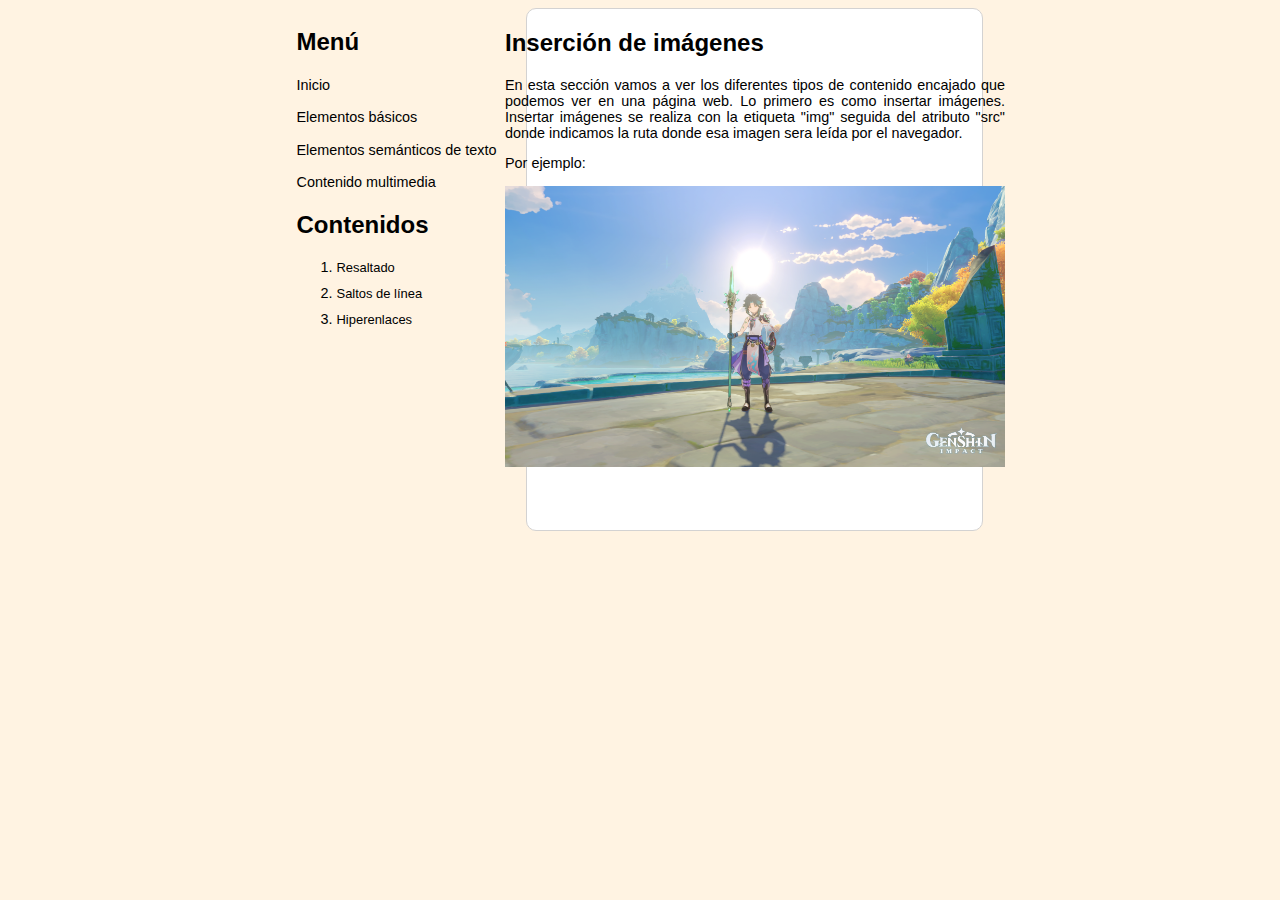
==== html/contenidoMultimedia.html @ 483a8fa7 "first commit" ====
<!DOCTYPE html>
<html lang="es">
<head>
    <meta charset="UTF-8">
    <meta name="viewport" content="width=device-width, initial-scale=1.0">
    <title>Manual - Elementos semánticos de texto</title>
    <link rel="stylesheet" type="text/css" href="../estilos/contenidoMultimediaStyle.css">
    <link rel="shortcut icon" href="../Imagenes/manual-icon.png">
</head>
<body>
    <main>
        <section id="menu">
            <h2>Menú</h2>
            <nav>
                <a href="index.html">Inicio</a>
                <p></p>
                <p></p>
                <a href="elementosBasicos.html">Elementos básicos</a>
                <p></p>
                <p></p>
                <a href="elementosSemanticosTexto.html">Elementos semánticos de texto</a>
                <p></p>
                <p></p>
                <a href="contenidoMultimedia.html">Contenido multimedia</a>
            </nav>
            <h2 id="contenidos">Contenidos</h2>
            <ol id="listaIndice">
                <li><a href="#imagenes">Resaltado</a></li>
                <li><a href="#saltosLinea">Saltos de línea</a></li>
                <li><a href="#enlaces">Hiperenlaces</a></li>
            </ol>
        </section>

        <section id="principal">
            <article id="imagenes">
                <h2>Inserción de imágenes</h2>
                <p>En esta sección vamos a ver los diferentes tipos de contenido encajado que podemos ver en una página web.
                    Lo primero es como insertar imágenes. Insertar imágenes se realiza con la etiqueta "img" seguida del atributo "src" 
                    donde indicamos la ruta donde esa imagen sera leída por el navegador.
                </p>
                <p>Por ejemplo:</p>
                <div id="ejemploImagenes">
                    <img id="img1" src="../Imagenes/img1.png">
                </div>
            </article>
        </section>
    </main>
</body>
---- estilos/contenidoMultimediaStyle.css ----
body {
    background-color: rgb(255, 243, 226);
    text-align: justify;

}

main { 
    display: flex;
    justify-content: center;
}

#menu {
    margin-inline-end: 30px;
}

#principal {
    background-color: white;
    display: flex;
    flex-direction: column;
    align-items: center;
    width: 30%;
    border-radius: 10px;
    padding-right: 3%;
    padding-left: 3%;
    padding-bottom: 5%;
    border: 1px solid rgb(211, 210, 210);
}

a {
    text-decoration: none;
    color: black;
}

a:hover {
    color: orangered;
}

a,h1,h2,h3,h4,h5,h6,p,li {
    font-family: Arial, Helvetica, sans-serif;
    
}

a,p,li {
    font-size: 0.9em;
}

.tiposResaltado {
    background-color: rgb(159, 217, 255);
    border-radius: 10px;
    padding: 5px;
    margin-top: 10px;
}

#ejemploImagenes {
    display: flex;
    flex-direction: column;
    align-items: center;
    border-radius: 10px;
}

#img1 {
    width: 500px
}

#saltosLinea {
    display: flex;
    flex-direction: column;
}

li {
    margin-bottom: 10px;
}

#btn {
    padding-top: 5px;
    padding-bottom: 5px;
    padding-left: 5px;
    padding-right: 5px;
    border-radius: 10px;
    background-color: rgb(221, 221, 221);
    cursor: pointer;
    margin-top: 50px;
}
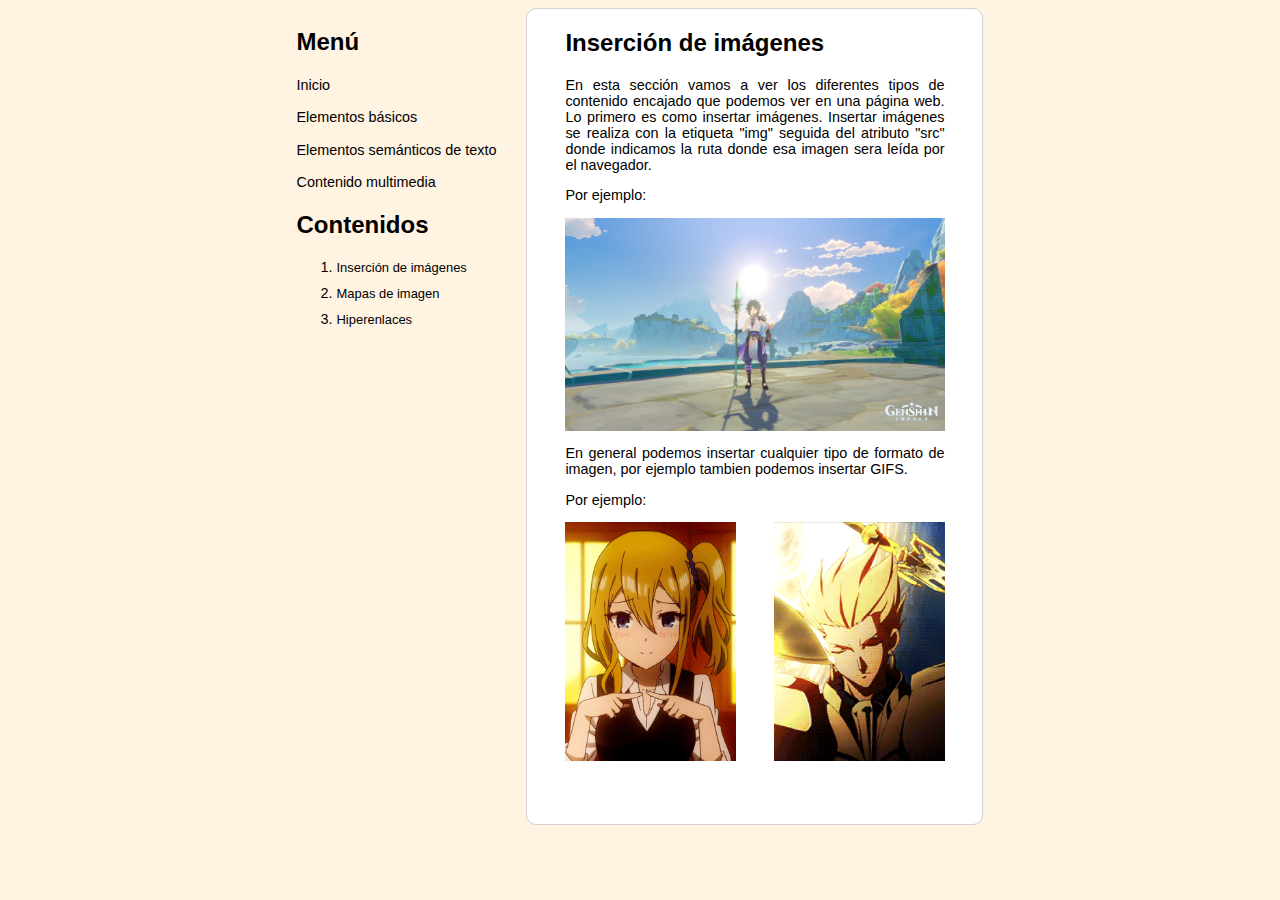
==== commit e7cb1840: "Dia 4 - Mas progresos" ====
--- a/html/contenidoMultimedia.html
+++ b/html/contenidoMultimedia.html
@@ -3,7 +3,7 @@
 <head>
     <meta charset="UTF-8">
     <meta name="viewport" content="width=device-width, initial-scale=1.0">
-    <title>Manual - Elementos semánticos de texto</title>
+    <title>Manual - Contenido multimedia</title>
     <link rel="stylesheet" type="text/css" href="../estilos/contenidoMultimediaStyle.css">
     <link rel="shortcut icon" href="../Imagenes/manual-icon.png">
 </head>
@@ -25,8 +25,8 @@
             </nav>
             <h2 id="contenidos">Contenidos</h2>
             <ol id="listaIndice">
-                <li><a href="#imagenes">Resaltado</a></li>
-                <li><a href="#saltosLinea">Saltos de línea</a></li>
+                <li><a href="#imagenes">Inserción de imágenes</a></li>
+                <li><a href="#videos">Mapas de imagen</a></li>
                 <li><a href="#enlaces">Hiperenlaces</a></li>
             </ol>
         </section>
@@ -42,6 +42,16 @@
                 <div id="ejemploImagenes">
                     <img id="img1" src="../Imagenes/img1.png">
                 </div>
+                <p>En general podemos insertar cualquier tipo de formato de imagen, por ejemplo tambien podemos insertar GIFS.</p>
+                <p>Por ejemplo:</p>
+                <div id="ejemploGifs">
+                    <img class="gifs" src="../Imagenes/gifHayasaka.gif">
+                    <img class="gifs" src="../Imagenes/gifGilgamesh.gif">
+                </div>
+            </article>
+
+            <article id="videos">
+                
             </article>
         </section>
     </main>
--- a/estilos/contenidoMultimediaStyle.css
+++ b/estilos/contenidoMultimediaStyle.css
@@ -44,13 +44,6 @@
     font-size: 0.9em;
 }
 
-.tiposResaltado {
-    background-color: rgb(159, 217, 255);
-    border-radius: 10px;
-    padding: 5px;
-    margin-top: 10px;
-}
-
 #ejemploImagenes {
     display: flex;
     flex-direction: column;
@@ -59,7 +52,8 @@
 }
 
 #img1 {
-    width: 500px
+    width: 100%;
+    height: auto;
 }
 
 #saltosLinea {
@@ -80,4 +74,26 @@
     background-color: rgb(221, 221, 221);
     cursor: pointer;
     margin-top: 50px;
+}
+
+#ejemploGifs {
+    display: flex;
+    flex-direction: row;
+    justify-content: space-between;
+    
+}
+
+.gifs {
+    width: 45%;
+    height: auto;
+}
+
+#ejemploMapa {
+    display: flex;
+    flex-direction: row;
+}
+
+#imgMap {
+    width: 100%;
+    height: auto;
 }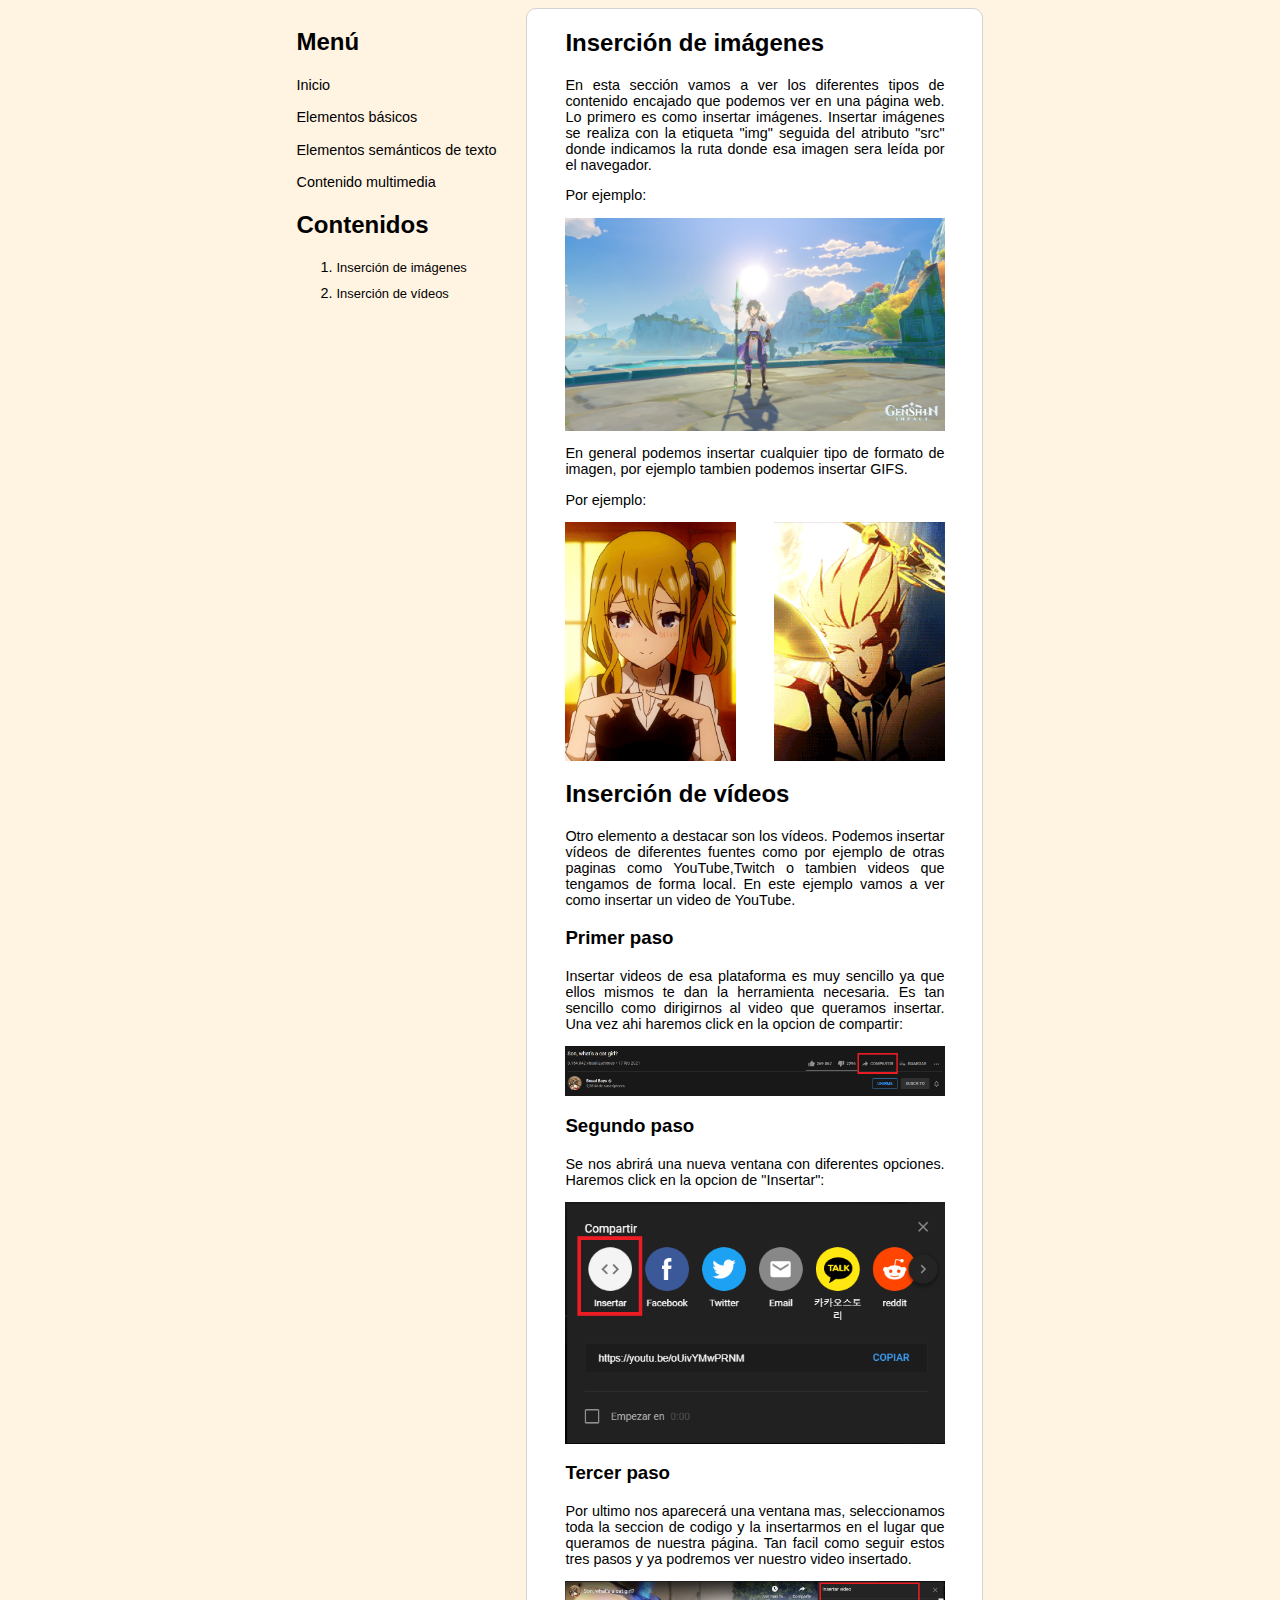
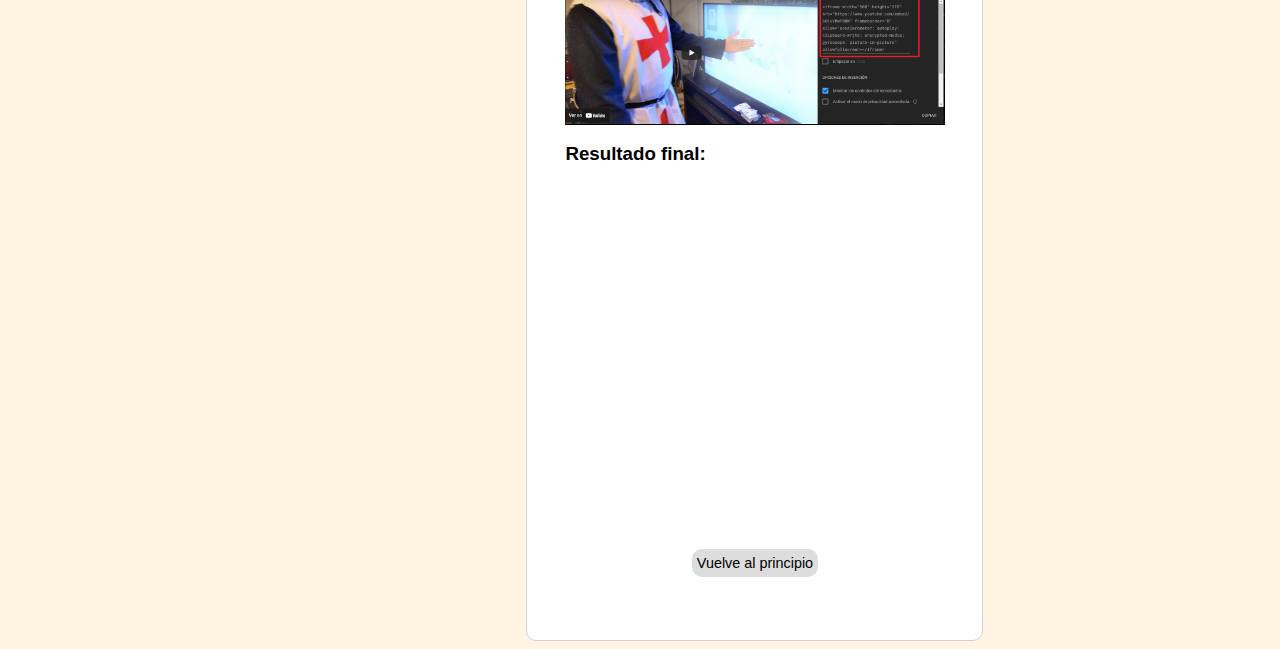
==== commit 8cc7a68c: "Trabajo terminado" ====
--- a/html/contenidoMultimedia.html
+++ b/html/contenidoMultimedia.html
@@ -4,12 +4,12 @@
     <meta charset="UTF-8">
     <meta name="viewport" content="width=device-width, initial-scale=1.0">
     <title>Manual - Contenido multimedia</title>
-    <link rel="stylesheet" type="text/css" href="../estilos/contenidoMultimediaStyle.css">
+    <link rel="stylesheet" type="text/css" href="../estilos/contenidoMultimediaStyle.css"> <!-- Link a la hoja de estilos que se debe aplicar a este documento. -->
     <link rel="shortcut icon" href="../Imagenes/manual-icon.png">
 </head>
 <body>
-    <main>
-        <section id="menu">
+    <main> <!-- Dividimos el main en dos contenedores: el section con id "menu" y el section con id "principal"-->
+        <section id="menu"> <!-- Este section contiene el menu que lleva a cada pagina y los indices correspondientes de la pagina en la que te encuentras -->
             <h2>Menú</h2>
             <nav>
                 <a href="index.html">Inicio</a>
@@ -26,12 +26,11 @@
             <h2 id="contenidos">Contenidos</h2>
             <ol id="listaIndice">
                 <li><a href="#imagenes">Inserción de imágenes</a></li>
-                <li><a href="#videos">Mapas de imagen</a></li>
-                <li><a href="#enlaces">Hiperenlaces</a></li>
+                <li><a href="#videos">Inserción de vídeos</a></li>
             </ol>
         </section>
 
-        <section id="principal">
+        <section id="principal"> <!-- Este section se encarga del resto de contenido de la pagina. -->
             <article id="imagenes">
                 <h2>Inserción de imágenes</h2>
                 <p>En esta sección vamos a ver los diferentes tipos de contenido encajado que podemos ver en una página web.
@@ -40,7 +39,7 @@
                 </p>
                 <p>Por ejemplo:</p>
                 <div id="ejemploImagenes">
-                    <img id="img1" src="../Imagenes/img1.png">
+                    <img class="img1" src="../Imagenes/img1.png">
                 </div>
                 <p>En general podemos insertar cualquier tipo de formato de imagen, por ejemplo tambien podemos insertar GIFS.</p>
                 <p>Por ejemplo:</p>
@@ -51,8 +50,35 @@
             </article>
 
             <article id="videos">
-                
+                <h2>Inserción de vídeos</h2>
+                <p>Otro elemento a destacar son los vídeos. Podemos insertar vídeos de diferentes fuentes como por ejemplo de otras paginas como YouTube,Twitch o tambien videos 
+                    que tengamos de forma local. En este ejemplo vamos a ver como insertar un video de YouTube.
+                </p>
+                <h3>Primer paso</h3>
+                <p>Insertar videos de esa plataforma es muy sencillo ya que ellos mismos te dan la herramienta necesaria. Es tan sencillo como dirigirnos
+                    al video que queramos insertar. Una vez ahi haremos click en la opcion de compartir:
+                </p>
+                <div class="ejemploVideos">
+                    <img class="img1" src="../Imagenes/ejemploVideo1.PNG">
+                </div>
+                <h3>Segundo paso</h3>
+                <p>Se nos abrirá una nueva ventana con diferentes opciones. Haremos click en la opcion de "Insertar":</p>  
+                <div class="ejemploVideos">
+                    <img id="img2" class="img1" src="../Imagenes/ejemploVideo2.PNG">
+                </div> 
+                <h3>Tercer paso</h3>
+                <p>Por ultimo nos aparecerá una ventana mas, seleccionamos toda la seccion de codigo y la insertarmos en el lugar que queramos de nuestra página. Tan facil como
+                    seguir estos tres pasos y ya podremos ver nuestro video insertado.
+                </p> 
+                <div class="ejemploVideos">
+                    <img class="img1" src="../Imagenes/ejemploVideo3.PNG">
+                </div>
+                <h3>Resultado final:</h3>
+                <div class="ejemploVideos">
+                    <iframe id="ejmvideo" src="https://www.youtube.com/embed/oUivYMwPRNM" frameborder="0" allow="accelerometer; autoplay; clipboard-write; encrypted-media; gyroscope; picture-in-picture" allowfullscreen></iframe>
+                </div>
             </article>
+            <div id="btn"><a href="#imagenes">Vuelve al principio</a></div>
         </section>
     </main>
 </body>--- a/estilos/contenidoMultimediaStyle.css
+++ b/estilos/contenidoMultimediaStyle.css
@@ -51,12 +51,12 @@
     border-radius: 10px;
 }
 
-#img1 {
+.img1 {
     width: 100%;
     height: auto;
 }
 
-#saltosLinea {
+.ejemploVideos {
     display: flex;
     flex-direction: column;
 }
@@ -88,12 +88,9 @@
     height: auto;
 }
 
-#ejemploMapa {
+#ejmvideo {
     display: flex;
-    flex-direction: row;
-}
-
-#imgMap {
+    flex-direction: column;
     width: 100%;
-    height: auto;
+    height: 315px;
 }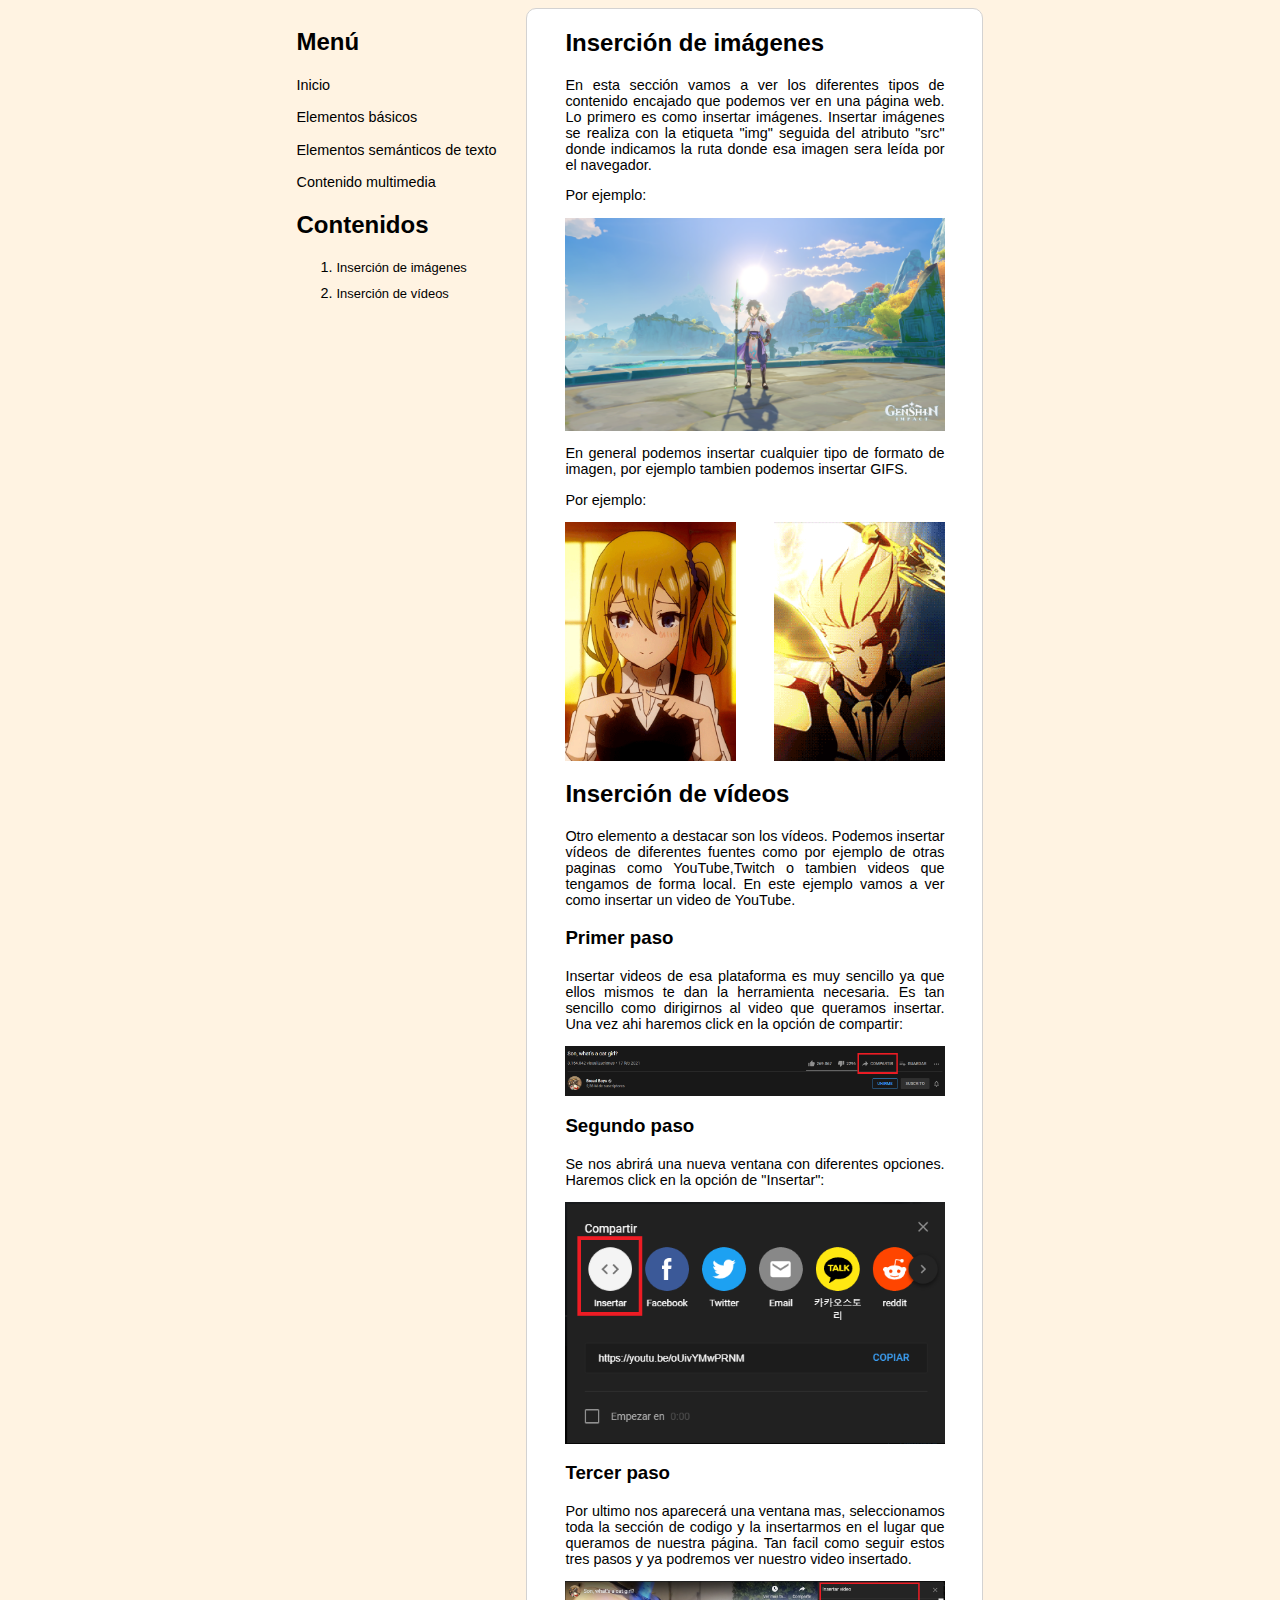
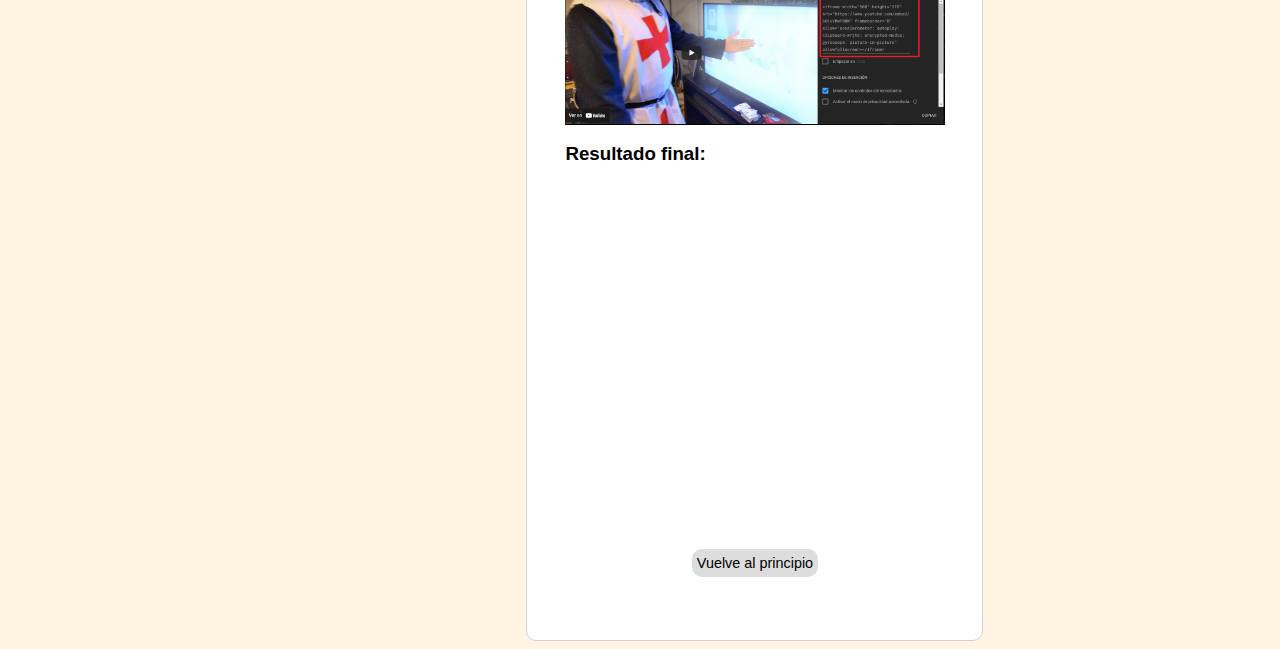
==== commit 2d737bb0: "Ultimos retoques de texto y formato" ====
--- a/html/contenidoMultimedia.html
+++ b/html/contenidoMultimedia.html
@@ -56,18 +56,18 @@
                 </p>
                 <h3>Primer paso</h3>
                 <p>Insertar videos de esa plataforma es muy sencillo ya que ellos mismos te dan la herramienta necesaria. Es tan sencillo como dirigirnos
-                    al video que queramos insertar. Una vez ahi haremos click en la opcion de compartir:
+                    al video que queramos insertar. Una vez ahi haremos click en la opción de compartir:
                 </p>
                 <div class="ejemploVideos">
                     <img class="img1" src="../Imagenes/ejemploVideo1.PNG">
                 </div>
                 <h3>Segundo paso</h3>
-                <p>Se nos abrirá una nueva ventana con diferentes opciones. Haremos click en la opcion de "Insertar":</p>  
+                <p>Se nos abrirá una nueva ventana con diferentes opciones. Haremos click en la opción de "Insertar":</p>  
                 <div class="ejemploVideos">
                     <img id="img2" class="img1" src="../Imagenes/ejemploVideo2.PNG">
                 </div> 
                 <h3>Tercer paso</h3>
-                <p>Por ultimo nos aparecerá una ventana mas, seleccionamos toda la seccion de codigo y la insertarmos en el lugar que queramos de nuestra página. Tan facil como
+                <p>Por ultimo nos aparecerá una ventana mas, seleccionamos toda la sección de codigo y la insertarmos en el lugar que queramos de nuestra página. Tan facil como
                     seguir estos tres pasos y ya podremos ver nuestro video insertado.
                 </p> 
                 <div class="ejemploVideos">
